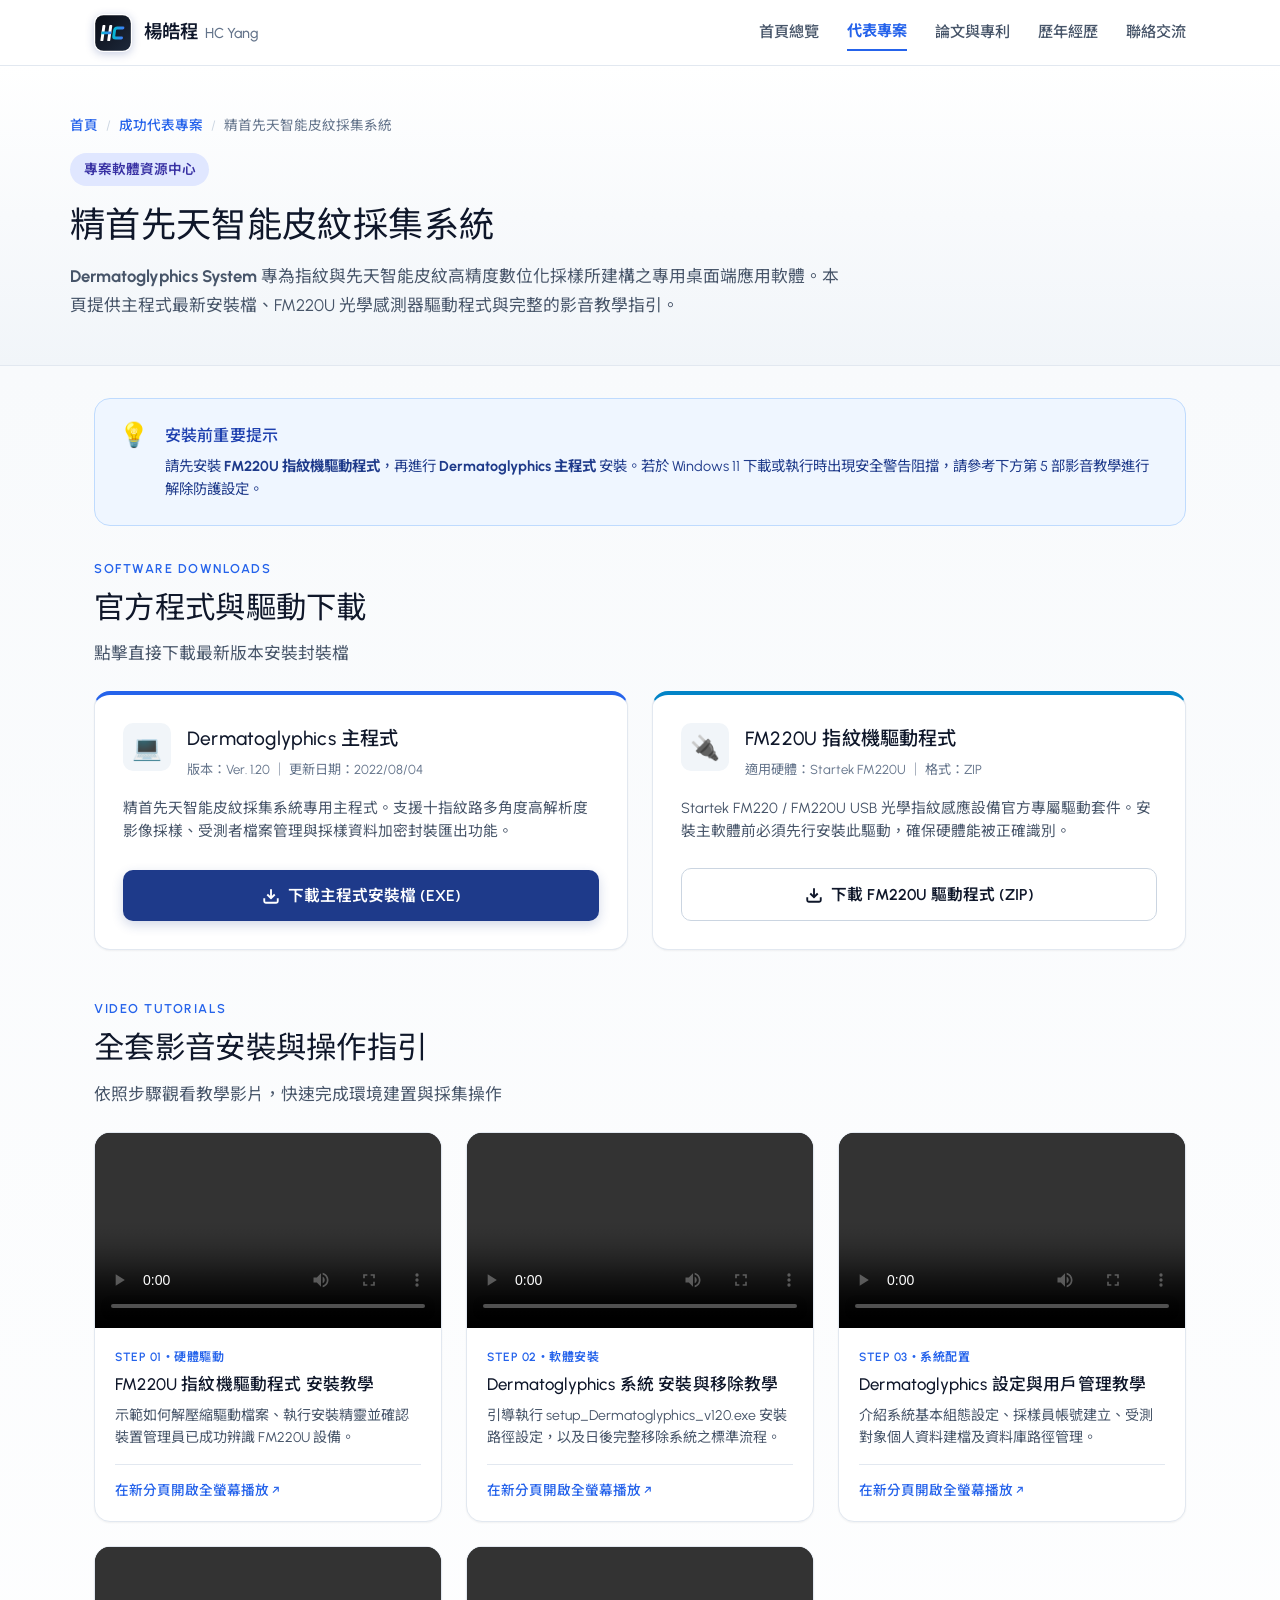
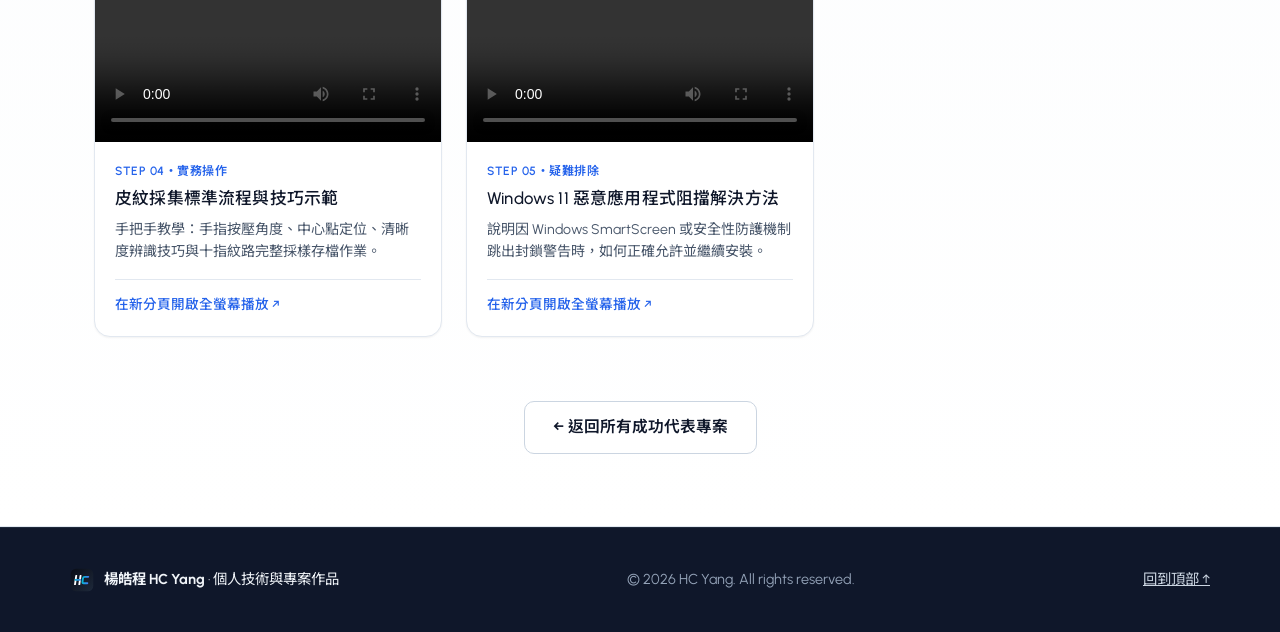
==== software/fp/index.html @ 43303306 "feat(experience): add Feng Chia University lecture on 2023-11-15 (49 total lectures)" ====
﻿<!DOCTYPE html>
<html lang="zh-Hant-TW">
<head>
  <meta charset="UTF-8" />
  <meta http-equiv="X-UA-Compatible" content="IE=edge" />
  <meta http-equiv="Cache-Control" content="no-cache, no-store, must-revalidate" />
  <meta http-equiv="Pragma" content="no-cache" />
  <meta http-equiv="Expires" content="0" />
  <meta name="viewport" content="width=device-width, initial-scale=1.0" />
  <title>精首先天智能皮紋採集系統 (Dermatoglyphics) 下載與安裝教學 | 楊皓程 HC Yang</title>
  <meta name="description" content="精首先天智能皮紋採集系統（Dermatoglyphics）專屬驅動程式、主程式安裝包下載與全套影音操作教學，包含 FM220U 指紋機驅動安裝、系統安裝移除、使用者設定、採集教學及 Windows 11 安全防護排除指引。" />
  <meta name="robots" content="index, follow" />
  <link rel="canonical" href="https://hc.csv.tw/software/fp/" />

  <!-- Open Graph / Social Sharing -->
  <meta property="og:type" content="article" />
  <meta property="og:locale" content="zh_TW" />
  <meta property="og:site_name" content="楊皓程 HC Yang 個人官方網站" />
  <meta property="og:title" content="精首先天智能皮紋採集系統 (Dermatoglyphics) 下載與操作教學" />
  <meta property="og:description" content="提供 FM220U 指紋機驅動、Dermatoglyphics Ver.120 系統安裝檔下載與多部實機操作教學影片。" />
  <meta property="og:url" content="https://hc.csv.tw/software/fp/" />
  <meta property="og:image" content="https://hc.csv.tw/logo.svg" />

  <link rel="icon" type="image/svg+xml" href="../../favicon.svg" />
  <link rel="apple-touch-icon" href="../../logo.svg" />
  <link rel="stylesheet" href="../../style.css?v=20261118173124" />
</head>
<body>
  <!-- Navigation -->
  <header class="site-header" id="top">
    <div class="nav-container">
      <a href="../../index.html" class="brand-logo">
        <img src="../../logo.svg" alt="楊皓程 HC Yang Logo" class="brand-logo-img" width="38" height="38" />
        <span class="logo-text">楊皓程 <span>HC Yang</span></span>
      </a>

      <nav class="main-nav" id="mainNav" aria-label="主導覽列">
        <a href="../../index.html" class="nav-link">首頁總覽</a>
        <a href="../../projects.html" class="nav-link active">代表專案</a>
        <a href="../../publications.html" class="nav-link">論文與專利</a>
        <a href="../../experience.html" class="nav-link">歷年經歷</a>
        <a href="../../projects.html#contact" class="nav-link">聯絡交流</a>
      </nav>

      <button class="menu-toggle" id="menuToggle" aria-label="切換選單">
        <span class="bar"></span>
        <span class="bar"></span>
        <span class="bar"></span>
      </button>
    </div>
  </header>

  <main>
    <!-- Subpage Hero -->
    <section class="page-hero">
      <div class="page-hero-container">
        <nav class="breadcrumb" aria-label="麵包屑導覽">
          <a href="../../index.html">首頁</a>
          <span class="breadcrumb-sep">/</span>
          <a href="../../projects.html">成功代表專案</a>
          <span class="breadcrumb-sep">/</span>
          <span aria-current="page">精首先天智能皮紋採集系統</span>
        </nav>
        <div class="software-header-badge">
          <span>專案軟體資源中心</span>
        </div>
        <h1 class="page-hero-title">精首先天智能皮紋採集系統</h1>
        <p class="page-hero-desc">
          <strong>Dermatoglyphics System</strong> 專為指紋與先天智能皮紋高精度數位化採樣所建構之專用桌面端應用軟體。本頁提供主程式最新安裝檔、FM220U 光學感測器驅動程式與完整的影音教學指引。
        </p>
      </div>
    </section>

    <!-- Main Content Section -->
    <section class="projects-section">
      <div class="section-container" style="padding-top: 2rem;">
        
        <!-- Notice Tip -->
        <div class="notice-card">
          <div class="notice-icon">💡</div>
          <div class="notice-body">
            <h4>安裝前重要提示</h4>
            <p>請先安裝 <strong>FM220U 指紋機驅動程式</strong>，再進行 <strong>Dermatoglyphics 主程式</strong> 安裝。若於 Windows 11 下載或執行時出現安全警告阻擋，請參考下方第 5 部影音教學進行解除防護設定。</p>
          </div>
        </div>

        <!-- Download Cards Grid -->
        <div class="section-label">SOFTWARE DOWNLOADS</div>
        <h2 class="section-title">官方程式與驅動下載</h2>
        <p class="section-subtitle">點擊直接下載最新版本安裝封裝檔</p>

        <div class="download-grid">
          <!-- Main App Card -->
          <div class="download-card primary-card">
            <div>
              <div class="dl-card-header">
                <div class="dl-icon-box">💻</div>
                <div>
                  <h3>Dermatoglyphics 主程式</h3>
                  <div class="dl-meta">版本：Ver. 1.20 ｜ 更新日期：2022/08/04</div>
                </div>
              </div>
              <p class="dl-desc">
                精首先天智能皮紋採集系統專用主程式。支援十指紋路多角度高解析度影像採樣、受測者檔案管理與採樣資料加密封裝匯出功能。
              </p>
            </div>
            <a href="./setup_Dermatoglyphics_v120.exe" class="btn btn-primary btn-block">
              <svg width="18" height="18" viewBox="0 0 24 24" fill="none" stroke="currentColor" stroke-width="2.5">
                <path d="M21 15v4a2 2 0 0 1-2 2H5a2 2 0 0 1-2-2v-4"></path>
                <polyline points="7 10 12 15 17 10"></polyline>
                <line x1="12" y1="15" x2="12" y2="3"></line>
              </svg>
              <span>下載主程式安裝檔 (EXE)</span>
            </a>
          </div>

          <!-- Driver Card -->
          <div class="download-card accent-card">
            <div>
              <div class="dl-card-header">
                <div class="dl-icon-box">🔌</div>
                <div>
                  <h3>FM220U 指紋機驅動程式</h3>
                  <div class="dl-meta">適用硬體：Startek FM220U ｜ 格式：ZIP</div>
                </div>
              </div>
              <p class="dl-desc">
                Startek FM220 / FM220U USB 光學指紋感應設備官方專屬驅動套件。安裝主軟體前必須先行安裝此驅動，確保硬體能被正確識別。
              </p>
            </div>
            <a href="./fm220_driver.zip" class="btn btn-secondary btn-block">
              <svg width="18" height="18" viewBox="0 0 24 24" fill="none" stroke="currentColor" stroke-width="2.5">
                <path d="M21 15v4a2 2 0 0 1-2 2H5a2 2 0 0 1-2-2v-4"></path>
                <polyline points="7 10 12 15 17 10"></polyline>
                <line x1="12" y1="15" x2="12" y2="3"></line>
              </svg>
              <span>下載 FM220U 驅動程式 (ZIP)</span>
            </a>
          </div>
        </div>

        <!-- Video Tutorials Section -->
        <div class="tutorial-section">
          <div class="section-label">VIDEO TUTORIALS</div>
          <h2 class="section-title">全套影音安裝與操作指引</h2>
          <p class="section-subtitle">依照步驟觀看教學影片，快速完成環境建置與採集操作</p>

          <div class="tutorial-grid">
            <!-- Video 0 -->
            <article class="video-card">
              <div class="video-wrapper">
                <video controls preload="metadata">
                  <source src="./p0.mp4" type="video/mp4">
                  您的瀏覽器不支援 HTML5 影片播放。
                </video>
              </div>
              <div class="video-info">
                <div>
                  <div class="video-step-tag">Step 01・硬體驅動</div>
                  <h3 class="video-title">FM220U 指紋機驅動程式 安裝教學</h3>
                  <p class="video-desc">示範如何解壓縮驅動檔案、執行安裝精靈並確認裝置管理員已成功辨識 FM220U 設備。</p>
                </div>
                <div class="video-actions">
                  <a href="./p0.mp4" target="_blank" class="video-open-link">
                    在新分頁開啟全螢幕播放 &nearr;
                  </a>
                </div>
              </div>
            </article>

            <!-- Video 1 -->
            <article class="video-card">
              <div class="video-wrapper">
                <video controls preload="metadata">
                  <source src="./p1.mp4" type="video/mp4">
                  您的瀏覽器不支援 HTML5 影片播放。
                </video>
              </div>
              <div class="video-info">
                <div>
                  <div class="video-step-tag">Step 02・軟體安裝</div>
                  <h3 class="video-title">Dermatoglyphics 系統 安裝與移除教學</h3>
                  <p class="video-desc">引導執行 setup_Dermatoglyphics_v120.exe 安裝路徑設定，以及日後完整移除系統之標準流程。</p>
                </div>
                <div class="video-actions">
                  <a href="./p1.mp4" target="_blank" class="video-open-link">
                    在新分頁開啟全螢幕播放 &nearr;
                  </a>
                </div>
              </div>
            </article>

            <!-- Video 2 -->
            <article class="video-card">
              <div class="video-wrapper">
                <video controls preload="metadata">
                  <source src="./p2.mp4" type="video/mp4">
                  您的瀏覽器不支援 HTML5 影片播放。
                </video>
              </div>
              <div class="video-info">
                <div>
                  <div class="video-step-tag">Step 03・系統配置</div>
                  <h3 class="video-title">Dermatoglyphics 設定與用戶管理教學</h3>
                  <p class="video-desc">介紹系統基本組態設定、採樣員帳號建立、受測對象個人資料建檔及資料庫路徑管理。</p>
                </div>
                <div class="video-actions">
                  <a href="./p2.mp4" target="_blank" class="video-open-link">
                    在新分頁開啟全螢幕播放 &nearr;
                  </a>
                </div>
              </div>
            </article>

            <!-- Video 3 -->
            <article class="video-card">
              <div class="video-wrapper">
                <video controls preload="metadata">
                  <source src="./p3.mp4" type="video/mp4">
                  您的瀏覽器不支援 HTML5 影片播放。
                </video>
              </div>
              <div class="video-info">
                <div>
                  <div class="video-step-tag">Step 04・實務操作</div>
                  <h3 class="video-title">皮紋採集標準流程與技巧示範</h3>
                  <p class="video-desc">手把手教學：手指按壓角度、中心點定位、清晰度辨識技巧與十指紋路完整採樣存檔作業。</p>
                </div>
                <div class="video-actions">
                  <a href="./p3.mp4" target="_blank" class="video-open-link">
                    在新分頁開啟全螢幕播放 &nearr;
                  </a>
                </div>
              </div>
            </article>

            <!-- Video 4 -->
            <article class="video-card">
              <div class="video-wrapper">
                <video controls preload="metadata">
                  <source src="./p4.mp4" type="video/mp4">
                  您的瀏覽器不支援 HTML5 影片播放。
                </video>
              </div>
              <div class="video-info">
                <div>
                  <div class="video-step-tag">Step 05・疑難排除</div>
                  <h3 class="video-title">Windows 11 惡意應用程式阻擋解決方法</h3>
                  <p class="video-desc">說明因 Windows SmartScreen 或安全性防護機制跳出封鎖警告時，如何正確允許並繼續安裝。</p>
                </div>
                <div class="video-actions">
                  <a href="./p4.mp4" target="_blank" class="video-open-link">
                    在新分頁開啟全螢幕播放 &nearr;
                  </a>
                </div>
              </div>
            </article>
          </div>
        </div>

        <!-- Back to Projects CTA -->
        <div style="margin-top: 4rem; text-align: center;">
          <a href="../../projects.html" class="btn btn-secondary">
            &larr; 返回所有成功代表專案
          </a>
        </div>

      </div>
    </section>
  </main>

  <!-- Site Footer -->
  <footer class="site-footer">
    <div class="footer-container">
      <div class="footer-brand">
        <img src="../../logo.svg" alt="HC Yang Logo" class="footer-logo-img" width="24" height="24" />
        <span><strong>楊皓程 HC Yang</strong> · 個人技術與專案作品</span>
      </div>
      <div class="footer-copy">
        &copy; 2026 HC Yang. All rights reserved.
      </div>
      <div class="footer-back-to-top">
        <a href="#top">回到頂部 &uarr;</a>
      </div>
    </div>
  </footer>

  <script src="../../lectures.js?v=20261118173124"></script>
</body>
</html>
---- style.css ----
@import url('https://fonts.googleapis.com/css2?family=Urbanist:ital,wght@0,300;0,400;0,500;0,600;0,700;1,400&family=Noto+Sans+TC:wght@300;400;500;600&display=swap');

/* ==========================================================================
   楊皓程 HC Yang - 個人專屬品牌與演講經歷網站樣式表
   Modern, Clean, High-Contrast & Accessible Design System
   ========================================================================== */

:root {
  /* Color Palette */
  --color-primary: #1e3a8a;       /* Deep Navy */
  --color-primary-light: #2563eb; /* Vibrant Blue */
  --color-primary-hover: #1d4ed8;
  --color-accent: #0284c7;        /* Sky Blue */
  --color-accent-subtle: #e0f2fe;

  --color-line: #06c755;          /* Official LINE Green */
  --color-line-hover: #05b34c;

  /* Neutrals */
  --bg-page: #f8fafc;
  --bg-surface: #ffffff;
  --bg-surface-elevated: #ffffff;
  --bg-subtle: #f1f5f9;
  --border-light: #e2e8f0;
  --border-strong: #cbd5e1;

  --text-main: #0f172a;           /* Slate 900 */
  --text-muted: #475569;          /* Slate 600 */
  --text-subtle: #64748b;         /* Slate 500 */
  --text-inverse: #ffffff;

  /* Category Tag Colors */
  --tag-career-bg: #fef3c7;
  --tag-career-text: #92400e;
  --tag-nodered-bg: #fee2e2;
  --tag-nodered-text: #991b1b;
  --tag-aiot-bg: #e0e7ff;
  --tag-aiot-text: #3730a3;
  --tag-cloud-bg: #dcfce7;
  --tag-cloud-text: #166534;

  /* Typography */
  --font-display: 'Urbanist', -apple-system, BlinkMacSystemFont, "Segoe UI", "Noto Sans TC", Roboto, sans-serif;
  --font-body: 'Urbanist', -apple-system, BlinkMacSystemFont, "Segoe UI", "Noto Sans TC", Roboto, Helvetica, Arial, sans-serif;

  /* Shadows */
  --shadow-sm: 0 1px 2px 0 rgb(0 0 0 / 0.05);
  --shadow-md: 0 4px 6px -1px rgb(0 0 0 / 0.08), 0 2px 4px -2px rgb(0 0 0 / 0.06);
  --shadow-lg: 0 10px 15px -3px rgb(0 0 0 / 0.08), 0 4px 6px -4px rgb(0 0 0 / 0.04);
  --shadow-xl: 0 20px 25px -5px rgb(0 0 0 / 0.08), 0 8px 10px -6px rgb(0 0 0 / 0.04);

  /* Radius */
  --radius-sm: 6px;
  --radius-md: 10px;
  --radius-lg: 16px;
  --radius-full: 9999px;

  /* Transitions */
  --transition-fast: 150ms ease;
  --transition-normal: 250ms ease;
}

/* Base Reset */
*, *::before, *::after {
  box-sizing: border-box;
  margin: 0;
  padding: 0;
}

html {
  scroll-behavior: smooth;
  font-size: 16px;
  -webkit-font-smoothing: antialiased;
}

body {
  font-family: var(--font-body);
  background-color: var(--bg-page);
  color: var(--text-main);
  line-height: 1.65;
  overflow-x: hidden;
}

a {
  color: inherit;
  text-decoration: none;
}

img {
  max-width: 100%;
  height: auto;
  display: block;
}

button {
  font-family: inherit;
  cursor: pointer;
  border: none;
  background: none;
}

/* ==========================================================================
   Header & Navigation
   ========================================================================== */
.site-header {
  position: sticky;
  top: 0;
  z-index: 100;
  background: rgba(255, 255, 255, 0.92);
  backdrop-filter: blur(12px);
  -webkit-backdrop-filter: blur(12px);
  border-bottom: 1px solid var(--border-light);
  transition: all var(--transition-fast);
}

.nav-container {
  max-width: 1140px;
  margin: 0 auto;
  padding: 0.85rem 1.5rem;
  display: flex;
  align-items: center;
  justify-content: space-between;
}

.brand-logo {
  display: flex;
  align-items: center;
  gap: 0.75rem;
}

.brand-logo-img {
  width: 38px;
  height: 38px;
  border-radius: 9px;
  box-shadow: 0 2px 8px rgba(30, 58, 138, 0.25);
  transition: transform var(--transition-fast);
}

.brand-logo:hover .brand-logo-img {
  transform: scale(1.05);
}

h1, h2, h3, h4, h5, h6 {
  font-family: var(--font-display);
  font-weight: 400;
  letter-spacing: 0.01em;
  color: var(--text-main);
}

.logo-text {
  font-weight: 600;
  font-size: 1.15rem;
  letter-spacing: -0.2px;
  color: var(--text-main);
}

.logo-text span {
  font-size: 0.9rem;
  font-weight: 500;
  color: var(--text-subtle);
  margin-left: 0.25rem;
}

.main-nav {
  display: flex;
  align-items: center;
  gap: 1.75rem;
}

.nav-link {
  font-size: 0.95rem;
  font-weight: 500;
  color: var(--text-muted);
  transition: color var(--transition-fast);
  padding: 0.3rem 0;
}

.nav-link:hover,
.nav-link.active {
  color: var(--color-primary-light);
}

.nav-link.active {
  font-weight: 700;
  border-bottom: 2px solid var(--color-primary-light);
}

.btn-contact-nav {
  padding: 0.5rem 1.15rem;
  background: var(--color-primary);
  color: #fff !important;
  border-radius: var(--radius-full);
  font-size: 0.9rem;
  font-weight: 600;
  transition: background var(--transition-fast), transform var(--transition-fast);
}

.btn-contact-nav:hover {
  background: var(--color-primary-light);
  transform: translateY(-1px);
}

.menu-toggle {
  display: none;
  flex-direction: column;
  gap: 5px;
  padding: 0.5rem;
}

.menu-toggle .bar {
  width: 22px;
  height: 2px;
  background: var(--text-main);
  border-radius: 2px;
  transition: all var(--transition-fast);
}

/* ==========================================================================
   Subpage Hero & Breadcrumb (SEO Multi-Page)
   ========================================================================== */
.page-hero {
  background: linear-gradient(180deg, #ffffff 0%, #f1f5f9 100%);
  border-bottom: 1px solid var(--border-light);
  padding: 3rem 1.5rem 2.75rem;
}

.page-hero-container {
  max-width: 1140px;
  margin: 0 auto;
}

.breadcrumb {
  display: flex;
  align-items: center;
  gap: 0.5rem;
  font-size: 0.85rem;
  color: var(--text-subtle);
  margin-bottom: 1rem;
  flex-wrap: wrap;
}

.breadcrumb a {
  color: var(--color-primary-light);
  font-weight: 500;
}

.breadcrumb a:hover {
  text-decoration: underline;
}

.breadcrumb-sep {
  color: var(--border-strong);
}

.page-hero-title {
  font-family: var(--font-display);
  font-size: 2.2rem;
  font-weight: 400;
  color: var(--text-main);
  line-height: 1.35;
  margin-bottom: 0.75rem;
  letter-spacing: 0.01em;
}

.page-hero-desc {
  font-size: 1.05rem;
  color: var(--text-muted);
  max-width: 780px;
  line-height: 1.75;
  font-weight: 400;
}

.section-more-cta {
  margin-top: 2.25rem;
  text-align: center;
}

/* ==========================================================================
   Hero Section
   ========================================================================== */
.hero-section {
  position: relative;
  background: linear-gradient(180deg, #ffffff 0%, #f8fafc 100%);
  border-bottom: 1px solid var(--border-light);
  padding: 4.5rem 1.5rem 3.5rem;
  text-align: center;
}

.hero-container {
  max-width: 980px;
  margin: 0 auto;
}

.hero-badge {
  display: inline-flex;
  align-items: center;
  gap: 0.5rem;
  padding: 0.4rem 1rem;
  background: var(--color-accent-subtle);
  color: var(--color-primary);
  font-size: 0.85rem;
  font-weight: 600;
  border-radius: var(--radius-full);
  margin-bottom: 1.5rem;
}

.badge-dot {
  width: 8px;
  height: 8px;
  background: var(--color-primary-light);
  border-radius: 50%;
  display: inline-block;
}

.hero-title {
  font-family: var(--font-display);
  font-size: 2.5rem;
  line-height: 1.35;
  font-weight: 400;
  letter-spacing: 0.01em;
  color: var(--text-main);
  margin-bottom: 1.25rem;
}

.hero-subtitle {
  font-size: 1.15rem;
  line-height: 1.75;
  color: var(--text-muted);
  max-width: 720px;
  margin: 0 auto 2.25rem;
}

.hero-actions {
  display: flex;
  justify-content: center;
  gap: 1rem;
  margin-bottom: 3.5rem;
  flex-wrap: wrap;
}

/* Buttons */
.btn {
  display: inline-flex;
  align-items: center;
  justify-content: center;
  gap: 0.5rem;
  padding: 0.8rem 1.75rem;
  border-radius: var(--radius-md);
  font-weight: 600;
  font-size: 0.98rem;
  transition: all var(--transition-fast);
  cursor: pointer;
}

.btn-primary {
  background: var(--color-primary);
  color: #fff;
  box-shadow: 0 4px 12px rgba(30, 58, 138, 0.2);
}

.btn-primary:hover {
  background: var(--color-primary-light);
  transform: translateY(-2px);
  box-shadow: 0 6px 16px rgba(37, 99, 235, 0.25);
}

.btn-secondary {
  background: var(--bg-surface);
  color: var(--text-main);
  border: 1px solid var(--border-strong);
}

.btn-secondary:hover {
  background: var(--bg-subtle);
  border-color: var(--text-muted);
}

.btn-line {
  background: var(--color-line);
  color: #fff;
}

.btn-line:hover {
  background: var(--color-line-hover);
  color: #fff;
  transform: translateY(-1px);
}

.btn-block {
  width: 100%;
}

/* Metrics */
.metrics-grid {
  display: grid;
  grid-template-columns: repeat(3, 1fr);
  gap: 1.5rem;
  max-width: 960px;
  margin: 0 auto;
}

.metric-card {
  background: var(--bg-surface);
  border: 1px solid var(--border-light);
  border-radius: var(--radius-lg);
  padding: 1.5rem 1.25rem;
  box-shadow: var(--shadow-sm);
  text-align: center;
  transition: transform var(--transition-fast);
}

.metric-card:hover {
  transform: translateY(-3px);
  box-shadow: var(--shadow-md);
}

.metric-number {
  font-family: var(--font-display);
  font-size: 1.75rem;
  font-weight: 600;
  color: var(--color-primary);
  line-height: 1.2;
  margin-bottom: 0.45rem;
  white-space: nowrap;
}

.metric-label {
  font-size: 0.88rem;
  color: var(--text-muted);
  font-weight: 500;
  white-space: nowrap;
}

/* ==========================================================================
   Section Layouts & General Utilities
   ========================================================================== */
.section-container {
  max-width: 1140px;
  margin: 0 auto;
  padding: 4.5rem 1.5rem;
}

.section-label {
  font-family: var(--font-display);
  font-size: 0.8rem;
  font-weight: 600;
  letter-spacing: 1.5px;
  color: var(--color-primary-light);
  text-transform: uppercase;
  margin-bottom: 0.5rem;
}

.section-title {
  font-size: 1.9rem;
  font-weight: 400;
  letter-spacing: 0.01em;
  color: var(--text-main);
  line-height: 1.35;
  margin-bottom: 0.75rem;
}

.section-subtitle {
  font-size: 1.05rem;
  color: var(--text-muted);
  max-width: 600px;
}

.section-header-center {
  text-align: center;
  margin-bottom: 3rem;
}

.section-header-center .section-subtitle {
  margin: 0 auto;
}

.section-header-row {
  display: flex;
  justify-content: space-between;
  align-items: flex-end;
  gap: 2rem;
  margin-bottom: 2.25rem;
  flex-wrap: wrap;
}

/* ==========================================================================
   About Section
   ========================================================================== */
.about-section {
  background: var(--bg-surface);
  border-bottom: 1px solid var(--border-light);
}

.about-grid {
  display: grid;
  grid-template-columns: 1.4fr 1fr;
  gap: 3.5rem;
  align-items: start;
}

.about-desc {
  font-size: 1.05rem;
  line-height: 1.8;
  color: var(--text-muted);
  margin-bottom: 1.25rem;
}

.speaker-highlights {
  margin-top: 2rem;
  display: flex;
  flex-direction: column;
  gap: 1.25rem;
}

.highlight-item {
  display: flex;
  gap: 1rem;
  align-items: flex-start;
}

.highlight-icon {
  font-size: 1.4rem;
  width: 44px;
  height: 44px;
  display: flex;
  align-items: center;
  justify-content: center;
  background: var(--bg-subtle);
  border-radius: var(--radius-md);
  flex-shrink: 0;
}

.highlight-item h4 {
  font-size: 1.05rem;
  font-weight: 600;
  margin-bottom: 0.2rem;
}

.highlight-item p {
  font-size: 0.92rem;
  color: var(--text-muted);
}

/* Speaker Profile Card */
.speaker-card-wrapper {
  position: sticky;
  top: 6rem;
}

.speaker-card {
  background: var(--bg-surface-elevated);
  border: 1px solid var(--border-strong);
  border-radius: var(--radius-lg);
  padding: 2.25rem 2rem;
  box-shadow: var(--shadow-lg);
  text-align: center;
}

.speaker-avatar-wrap {
  position: relative;
  width: 96px;
  height: 96px;
  margin: 0 auto 1.25rem;
}

.speaker-avatar {
  width: 100%;
  height: 100%;
  border-radius: 28px;
  overflow: hidden;
  display: flex;
  align-items: center;
  justify-content: center;
  box-shadow: 0 8px 24px rgba(30, 58, 138, 0.28);
  background: #0f172a;
}

.speaker-avatar-img {
  width: 100%;
  height: 100%;
  object-fit: cover;
  display: block;
}

.speaker-status {
  position: absolute;
  bottom: -6px;
  left: 50%;
  transform: translateX(-50%);
  background: #10b981;
  color: #fff;
  font-size: 0.72rem;
  font-weight: 600;
  padding: 0.15rem 0.65rem;
  border-radius: var(--radius-full);
  white-space: nowrap;
  box-shadow: var(--shadow-sm);
}

.speaker-name {
  font-size: 1.4rem;
  font-weight: 700;
  margin-bottom: 0.25rem;
}

.speaker-title {
  font-size: 0.92rem;
  color: var(--text-subtle);
  margin-bottom: 1.25rem;
}

.speaker-divider {
  height: 1px;
  background: var(--border-light);
  margin: 1.25rem 0;
}

.contact-snippets {
  text-align: left;
  margin-bottom: 1.5rem;
  display: flex;
  flex-direction: column;
  gap: 0.85rem;
}

.snippet-item {
  font-size: 0.9rem;
}

.snippet-title {
  display: block;
  font-size: 0.75rem;
  font-weight: 700;
  color: var(--text-subtle);
  text-transform: uppercase;
  letter-spacing: 0.5px;
  margin-bottom: 0.15rem;
}

.snippet-link {
  color: var(--color-primary-light);
  font-weight: 600;
}

.snippet-link span {
  display: block;
  font-size: 0.78rem;
  color: var(--text-muted);
  font-weight: normal;
}

.snippet-tags {
  color: var(--text-muted);
  font-size: 0.88rem;
  line-height: 1.4;
}

/* ==========================================================================
   Featured Projects Section
   ========================================================================== */
.projects-section {
  background: linear-gradient(180deg, #f8fafc 0%, #ffffff 100%);
  border-bottom: 1px solid var(--border-light);
}

.projects-grid {
  display: grid;
  grid-template-columns: repeat(auto-fit, minmax(330px, 1fr));
  gap: 1.75rem;
}

@media (max-width: 500px) {
  .projects-grid {
    grid-template-columns: 1fr;
  }
}

.project-showcase-card {
  background: var(--bg-surface);
  border: 1px solid var(--border-strong);
  border-radius: var(--radius-lg);
  padding: 2.25rem 2rem;
  display: flex;
  flex-direction: column;
  justify-content: space-between;
  box-shadow: var(--shadow-md);
  transition: all var(--transition-normal);
  position: relative;
  overflow: hidden;
}

.project-showcase-card::before {
  content: "";
  position: absolute;
  top: 0;
  left: 0;
  right: 0;
  height: 5px;
  background: linear-gradient(90deg, var(--color-primary) 0%, var(--color-accent) 100%);
}

.project-showcase-card:hover {
  transform: translateY(-5px);
  box-shadow: var(--shadow-xl);
  border-color: var(--color-primary-light);
}

.project-badges {
  display: flex;
  flex-wrap: wrap;
  gap: 0.5rem;
  margin-bottom: 1.15rem;
}

.proj-badge {
  font-size: 0.78rem;
  font-weight: 700;
  padding: 0.25rem 0.75rem;
  border-radius: var(--radius-full);
}

.badge-gov {
  background: #dbeafe;
  color: #1e40af;
}

.badge-global {
  background: #dcfce7;
  color: #166534;
}

.badge-ext {
  background: #f3e8ff;
  color: #6b21a8;
}

.badge-brand {
  background: #fef3c7;
  color: #b45309;
}

.badge-assoc {
  background: #e0f2fe;
  color: #0369a1;
}

.badge-consult {
  background: #e0e7ff;
  color: #3730a3;
}

.badge-desktop {
  background: #fce7f3;
  color: #9d174d;
}

.badge-tech {
  background: var(--bg-subtle);
  color: var(--text-muted);
}

.project-name {
  font-family: var(--font-display);
  font-size: 1.45rem;
  font-weight: 400;
  color: var(--text-main);
  margin-bottom: 0.45rem;
  letter-spacing: 0.01em;
}

.project-target {
  font-size: 0.98rem;
  font-weight: 500;
  color: var(--color-primary-light);
  margin-bottom: 1rem;
  line-height: 1.5;
}

.project-description {
  font-size: 0.95rem;
  color: var(--text-muted);
  line-height: 1.7;
  margin-bottom: 1.25rem;
}

.project-arch-list {
  list-style: none;
  margin: 0 0 1.35rem;
  padding: 0.95rem 1.15rem;
  background: var(--bg-page);
  border-left: 3px solid var(--color-primary-light);
  border-radius: 0 var(--radius-sm) var(--radius-sm) 0;
  display: flex;
  flex-direction: column;
  gap: 0.45rem;
}

.project-arch-list li {
  font-size: 0.88rem;
  color: var(--text-main);
  line-height: 1.5;
}

.project-arch-list li strong {
  color: var(--color-primary);
}

.project-tech-stack {
  display: flex;
  flex-wrap: wrap;
  gap: 0.45rem;
  margin-bottom: 1.75rem;
}

.project-tech-stack span {
  font-size: 0.78rem;
  font-weight: 600;
  padding: 0.25rem 0.65rem;
  background: var(--bg-page);
  border: 1px solid var(--border-light);
  border-radius: var(--radius-sm);
  color: var(--text-main);
}

.project-card-bottom {
  display: flex;
  align-items: center;
  justify-content: space-between;
  padding-top: 1.25rem;
  border-top: 1px solid var(--border-light);
  gap: 1rem;
  flex-wrap: wrap;
}

.project-url-text {
  font-family: var(--font-display);
  font-size: 0.9rem;
  font-weight: 600;
  color: var(--text-subtle);
}

.btn-project-visit {
  padding: 0.6rem 1.25rem;
  font-size: 0.9rem;
  border-radius: var(--radius-md);
}

/* ==========================================================================
   Core Domains Section
   ========================================================================== */
.domains-section {
  background: var(--bg-page);
  border-bottom: 1px solid var(--border-light);
}

.domain-cards-grid {
  display: grid;
  grid-template-columns: repeat(auto-fit, minmax(250px, 1fr));
  gap: 1.5rem;
}

.domain-card {
  background: var(--bg-surface);
  border: 1px solid var(--border-light);
  border-radius: var(--radius-lg);
  padding: 2rem 1.75rem;
  display: flex;
  flex-direction: column;
  transition: all var(--transition-fast);
  box-shadow: var(--shadow-sm);
}

.domain-card:hover {
  transform: translateY(-4px);
  border-color: var(--color-primary-light);
  box-shadow: var(--shadow-md);
}

.domain-icon-box {
  width: 48px;
  height: 48px;
  background: var(--bg-subtle);
  border-radius: var(--radius-md);
  font-size: 1.6rem;
  display: flex;
  align-items: center;
  justify-content: center;
  margin-bottom: 1.25rem;
}

.domain-title {
  font-size: 1.15rem;
  font-weight: 500;
  line-height: 1.4;
  margin-bottom: 0.75rem;
  color: var(--text-main);
}

.domain-desc {
  font-size: 0.92rem;
  color: var(--text-muted);
  line-height: 1.65;
  margin-bottom: 1.25rem;
  flex-grow: 1;
}

.domain-keywords {
  display: flex;
  flex-wrap: wrap;
  gap: 0.4rem;
  margin-bottom: 1.5rem;
}

.domain-keywords span {
  font-size: 0.75rem;
  padding: 0.2rem 0.55rem;
  background: var(--bg-subtle);
  border-radius: var(--radius-sm);
  color: var(--text-muted);
  font-weight: 500;
}

.domain-footer {
  padding-top: 1rem;
  border-top: 1px solid var(--border-light);
}

.btn-filter-shortcut {
  color: var(--color-primary-light);
  font-weight: 600;
  font-size: 0.88rem;
  display: inline-flex;
  align-items: center;
  gap: 0.35rem;
  transition: gap var(--transition-fast);
}

.btn-filter-shortcut:hover {
  color: var(--color-primary);
  text-decoration: underline;
}

/* ==========================================================================
   Academic Publications & Patents Section
   ========================================================================== */
.publications-section {
  background: #ffffff;
  border-bottom: 1px solid var(--border-light);
}

.pub-header-row {
  display: flex;
  align-items: flex-end;
  justify-content: space-between;
  gap: 2rem;
  margin-bottom: 2.75rem;
  flex-wrap: wrap;
}

.orcid-badge-btn {
  display: inline-flex;
  align-items: center;
  gap: 0.85rem;
  padding: 0.75rem 1.25rem;
  background: #f8fafc;
  border: 1.5px solid #cbd5e1;
  border-radius: var(--radius-md);
  color: var(--text-main);
  transition: all var(--transition-fast);
  box-shadow: var(--shadow-sm);
}

.orcid-badge-btn:hover {
  border-color: #a6ce39;
  background: #f7fee7;
  transform: translateY(-2px);
  box-shadow: var(--shadow-md);
}

.orcid-dot {
  width: 32px;
  height: 32px;
  border-radius: 50%;
  background: #a6ce39;
  color: #ffffff;
  font-family: var(--font-display);
  font-weight: 800;
  font-size: 0.9rem;
  display: flex;
  align-items: center;
  justify-content: center;
  flex-shrink: 0;
}

.orcid-text {
  display: flex;
  flex-direction: column;
  line-height: 1.25;
}

.orcid-label {
  font-size: 0.72rem;
  font-weight: 700;
  color: var(--text-subtle);
  text-transform: uppercase;
  letter-spacing: 0.5px;
}

.orcid-id {
  font-family: var(--font-display);
  font-size: 0.9rem;
  font-weight: 700;
  color: var(--text-main);
}

.publications-grid {
  display: flex;
  flex-direction: column;
  gap: 2.25rem;
}

.pub-category-block {
  background: var(--bg-page);
  border: 1px solid var(--border-light);
  border-radius: var(--radius-lg);
  padding: 1.75rem 2rem;
}

.pub-category-header {
  display: flex;
  align-items: center;
  gap: 0.65rem;
  margin-bottom: 1.25rem;
  padding-bottom: 0.85rem;
  border-bottom: 1px solid var(--border-light);
}

.pub-cat-bullet {
  color: var(--color-primary-light);
  font-size: 1.15rem;
}

.pub-category-header h3 {
  font-size: 1.2rem;
  font-weight: 500;
  color: var(--text-main);
  display: flex;
  align-items: baseline;
  gap: 0.6rem;
  flex-wrap: wrap;
}

.pub-category-header h3 span {
  font-family: var(--font-display);
  font-size: 0.9rem;
  font-weight: 400;
  color: var(--text-subtle);
}

.pub-list {
  display: flex;
  flex-direction: column;
  gap: 1rem;
}

.pub-card {
  display: grid;
  grid-template-columns: 92px 1fr;
  gap: 1.25rem;
  align-items: flex-start;
  background: #ffffff;
  border: 1px solid var(--border-light);
  border-radius: var(--radius-md);
  padding: 1.15rem 1.35rem;
  transition: all var(--transition-fast);
}

.pub-card:hover {
  border-color: var(--border-strong);
  box-shadow: var(--shadow-sm);
}

.pub-year-col {
  display: flex;
  flex-direction: column;
  align-items: flex-start;
  gap: 0.3rem;
}

.pub-year {
  font-family: var(--font-display);
  font-size: 1rem;
  font-weight: 600;
  color: var(--text-main);
}

.pub-index-badge {
  display: inline-block;
  font-family: var(--font-display);
  font-size: 0.72rem;
  font-weight: 600;
  padding: 0.2rem 0.55rem;
  border-radius: 4px;
  letter-spacing: 0.4px;
  white-space: nowrap;
  flex-shrink: 0;
  text-align: center;
}

.badge-sci {
  background: #dcfce7;
  color: #166534;
}

.badge-ei {
  background: #dbeafe;
  color: #1e40af;
}

.badge-journal {
  background: #f1f5f9;
  color: #475569;
}

.badge-ieee {
  background: #e0f2fe;
  color: #0369a1;
}

.badge-conf {
  background: #f3e8ff;
  color: #6b21a8;
}

.badge-patent {
  background: #fef3c7;
  color: #92400e;
}

.badge-project {
  background: #e0e7ff;
  color: #3730a3;
  border: 1px solid #c7d2fe;
}

.badge-award {
  background: #fef9c3;
  color: #854d0e;
  border: 1px solid #fde047;
}

.award-card {
  grid-template-columns: 92px 1fr auto;
}

@media (max-width: 680px) {
  .award-card {
    grid-template-columns: 1fr;
  }
}

.award-thumb-link {
  display: flex;
  flex-direction: column;
  align-items: center;
  gap: 0.35rem;
  text-decoration: none;
  background: var(--bg-subtle);
  padding: 0.5rem;
  border-radius: var(--radius-md);
  border: 1px solid var(--border-light);
  transition: all var(--transition-fast);
}

.award-thumb-link:hover {
  border-color: var(--color-primary-light);
  transform: translateY(-2px);
  box-shadow: var(--shadow-sm);
}

.award-thumb-img {
  width: 72px;
  height: 102px;
  object-fit: cover;
  border-radius: 4px;
  box-shadow: 0 1px 3px rgba(0, 0, 0, 0.15);
}

.award-thumb-label {
  font-size: 0.72rem;
  font-weight: 500;
  color: var(--color-primary-light);
}

.pub-citation {
  font-size: 0.95rem;
  line-height: 1.68;
  color: var(--text-muted);
}

.author-self {
  color: var(--text-main);
  font-weight: 700;
  background: rgba(37, 99, 235, 0.08);
  padding: 0.05rem 0.35rem;
  border-radius: 4px;
}

.pub-paper-title {
  color: var(--text-main);
  font-weight: 600;
}

.pub-doi-link {
  font-family: var(--font-display);
  font-size: 0.88rem;
  font-weight: 600;
  color: var(--color-primary-light);
  text-decoration: underline;
  text-underline-offset: 2px;
  word-break: break-all;
}

.pub-doi-link:hover {
  color: var(--color-primary);
}

.pub-doi-text {
  font-family: var(--font-display);
  font-size: 0.88rem;
  color: var(--text-subtle);
}

.pub-inline-tag {
  display: inline-block;
  font-family: var(--font-display);
  font-size: 0.78rem;
  font-weight: 700;
  margin-left: 0.25rem;
}

.tag-sci {
  color: #15803d;
}

.tag-ei {
  color: #1d4ed8;
}

.pub-patent-num {
  font-family: var(--font-display);
  font-weight: 700;
  color: #92400e;
  background: #fef3c7;
  padding: 0.1rem 0.45rem;
  border-radius: 4px;
}

/* ==========================================================================
   Lectures & Teaching Timeline Section
   ========================================================================== */
.lectures-section {
  background: var(--bg-page);
  border-bottom: 1px solid var(--border-light);
}

.filter-controls-group {
  min-width: 300px;
}

.search-box {
  position: relative;
  display: flex;
  align-items: center;
}

.search-icon {
  position: absolute;
  left: 1rem;
  color: var(--text-subtle);
  pointer-events: none;
}

.search-box input {
  width: 100%;
  padding: 0.75rem 2.5rem 0.75rem 2.6rem;
  border: 1px solid var(--border-strong);
  border-radius: var(--radius-full);
  font-size: 0.95rem;
  font-family: inherit;
  outline: none;
  background: var(--bg-page);
  transition: all var(--transition-fast);
}

.search-box input:focus {
  background: #fff;
  border-color: var(--color-primary-light);
  box-shadow: 0 0 0 3px rgba(37, 99, 235, 0.15);
}

.btn-clear-search {
  position: absolute;
  right: 0.85rem;
  font-size: 1.25rem;
  line-height: 1;
  color: var(--text-subtle);
  padding: 0.25rem;
}

.category-pills {
  display: flex;
  gap: 0.65rem;
  margin-bottom: 2.5rem;
  flex-wrap: wrap;
}

.pill-btn {
  padding: 0.55rem 1.15rem;
  border-radius: var(--radius-full);
  background: var(--bg-subtle);
  color: var(--text-muted);
  font-size: 0.9rem;
  font-weight: 500;
  transition: all var(--transition-fast);
  border: 1px solid transparent;
}

.pill-btn span {
  font-size: 0.82rem;
  opacity: 0.85;
}

.pill-btn:hover {
  background: var(--border-light);
  color: var(--text-main);
}

.pill-btn.active {
  background: var(--color-primary);
  color: #fff;
  font-weight: 600;
  box-shadow: 0 2px 8px rgba(30, 58, 138, 0.2);
}

/* Featured Domain Card (PHP / Laravel) */
.domain-card-featured {
  border: 2px solid var(--color-primary-light);
  background: linear-gradient(180deg, #ffffff 0%, #f0f7ff 100%);
  position: relative;
}

.domain-card-featured::after {
  content: "CORE EXPERTISE";
  position: absolute;
  top: 1rem;
  right: 1.25rem;
  font-family: var(--font-display);
  font-size: 0.68rem;
  font-weight: 800;
  letter-spacing: 0.8px;
  background: var(--color-primary);
  color: #fff;
  padding: 0.2rem 0.55rem;
  border-radius: var(--radius-sm);
}

/* Timeline Collapse Control Banner */
.timeline-collapse-banner {
  background: var(--bg-subtle);
  border: 1px solid var(--border-light);
  border-radius: var(--radius-md);
  padding: 1rem 1.5rem;
  margin-bottom: 2rem;
  display: flex;
  align-items: center;
  justify-content: space-between;
  gap: 1.25rem;
  flex-wrap: wrap;
}

.collapse-banner-info {
  display: flex;
  align-items: center;
  gap: 0.85rem;
  flex-wrap: wrap;
}

.collapse-badge {
  font-size: 0.78rem;
  font-weight: 700;
  padding: 0.2rem 0.65rem;
  border-radius: var(--radius-full);
  background: #e2e8f0;
  color: var(--text-main);
  transition: all var(--transition-fast);
}

.collapse-badge.expanded {
  background: #dcfce7;
  color: #166534;
}

.collapse-desc {
  font-size: 0.9rem;
  color: var(--text-muted);
}

.btn-collapse-toggle {
  display: inline-flex;
  align-items: center;
  gap: 0.5rem;
  padding: 0.55rem 1.15rem;
  border-radius: var(--radius-md);
  background: var(--color-primary);
  color: #ffffff;
  font-size: 0.9rem;
  font-weight: 600;
  transition: all var(--transition-fast);
}

.btn-collapse-toggle:hover {
  background: var(--color-primary-light);
  transform: translateY(-1px);
}

.btn-collapse-toggle svg {
  transition: transform var(--transition-normal);
}

/* Bottom Expand Area */
.timeline-bottom-expand {
  text-align: center;
  padding-top: 1.5rem;
  border-top: 1px dashed var(--border-strong);
  margin-top: 1.5rem;
}

.btn-expand-bottom {
  padding: 0.75rem 2rem;
  font-size: 0.95rem;
  font-weight: 600;
  border-color: var(--color-primary-light);
  color: var(--color-primary-light);
}

.btn-expand-bottom:hover {
  background: var(--color-primary-light);
  color: #fff;
}

/* Timeline Layout */
.timeline-year-group {
  margin-bottom: 2.75rem;
  position: relative;
}

.timeline-year-badge {
  display: inline-block;
  font-family: var(--font-display);
  font-size: 1.05rem;
  font-weight: 600;
  background: var(--color-primary);
  color: #fff;
  padding: 0.35rem 1rem;
  border-radius: var(--radius-md);
  margin-bottom: 1.25rem;
  box-shadow: var(--shadow-sm);
}

.timeline-year-items {
  display: flex;
  flex-direction: column;
  gap: 1rem;
}

.lecture-card {
  display: grid;
  grid-template-columns: 200px 1fr;
  gap: 1.5rem;
  align-items: center;
  background: var(--bg-page);
  border: 1px solid var(--border-light);
  border-radius: var(--radius-md);
  padding: 1.25rem 1.5rem;
  transition: all var(--transition-fast);
}

.lecture-card:hover {
  background: #ffffff;
  border-color: var(--border-strong);
  box-shadow: var(--shadow-sm);
}

.lecture-meta {
  display: flex;
  flex-direction: column;
  align-items: flex-start;
  gap: 0.35rem;
}

.lecture-date {
  font-family: var(--font-display);
  font-size: 0.95rem;
  font-weight: 700;
  color: var(--text-main);
  letter-spacing: -0.2px;
}

.lecture-cat-tag {
  display: inline-block;
  font-size: 0.72rem;
  font-weight: 600;
  padding: 0.2rem 0.6rem;
  border-radius: 4px;
  white-space: nowrap;
  flex-shrink: 0;
  text-align: center;
}

.cat-career { background: var(--tag-career-bg); color: var(--tag-career-text); }
.cat-nodered { background: var(--tag-nodered-bg); color: var(--tag-nodered-text); }
.cat-aiot { background: var(--tag-aiot-bg); color: var(--tag-aiot-text); }
.cat-cloud { background: var(--tag-cloud-bg); color: var(--tag-cloud-text); }

.lecture-org {
  font-size: 0.8rem;
  color: var(--color-primary-light);
  font-weight: 600;
}

.lecture-main {
  display: flex;
  flex-direction: column;
  gap: 0.35rem;
}

.lecture-title {
  font-size: 1.08rem;
  font-weight: 500;
  line-height: 1.45;
  color: var(--text-main);
}

.lecture-title a {
  color: var(--text-main);
  transition: color var(--transition-fast);
}

.lecture-title a:hover {
  color: var(--color-primary-light);
  text-decoration: underline;
}

.lecture-desc {
  font-size: 0.88rem;
  color: var(--text-muted);
  line-height: 1.5;
}

.item-tags {
  display: flex;
  flex-wrap: wrap;
  gap: 0.35rem;
  margin-top: 0.25rem;
}

.tag-pill {
  font-size: 0.72rem;
  background: var(--bg-surface);
  border: 1px solid var(--border-light);
  color: var(--text-subtle);
  padding: 0.1rem 0.45rem;
  border-radius: 3px;
}

.lecture-action-col {
  text-align: right;
}

.lecture-link-btn {
  display: inline-flex;
  align-items: center;
  gap: 0.35rem;
  font-size: 0.85rem;
  font-weight: 600;
  color: var(--color-primary-light);
  padding: 0.4rem 0.85rem;
  border: 1px solid var(--color-primary-light);
  border-radius: var(--radius-sm);
  background: #ffffff;
  transition: all var(--transition-fast);
}

.lecture-link-btn:hover {
  background: var(--color-primary-light);
  color: #fff;
}

.lecture-internal-badge {
  font-size: 0.78rem;
  color: var(--text-subtle);
  background: var(--bg-subtle);
  padding: 0.35rem 0.75rem;
  border-radius: var(--radius-sm);
  display: inline-block;
}

/* Empty State */
.empty-state {
  text-align: center;
  padding: 4rem 1.5rem;
  background: var(--bg-page);
  border: 1px dashed var(--border-strong);
  border-radius: var(--radius-lg);
}

.empty-icon {
  font-size: 2.5rem;
  margin-bottom: 0.75rem;
}

.empty-state h3 {
  font-size: 1.25rem;
  margin-bottom: 0.5rem;
}

.empty-state p {
  color: var(--text-muted);
  margin-bottom: 1.5rem;
}

/* ==========================================================================
   Booking & Contact Section
   ========================================================================== */
.contact-section {
  background: var(--bg-page);
  padding: 5rem 1.5rem;
}

.contact-card {
  max-width: 1040px;
  margin: 0 auto;
  background: var(--bg-surface);
  border: 1px solid var(--border-light);
  border-radius: var(--radius-lg);
  padding: 3.5rem 3rem;
  box-shadow: var(--shadow-xl);
}

.contact-header {
  text-align: center;
  max-width: 680px;
  margin: 0 auto 3rem;
}

.contact-title {
  font-size: 2.2rem;
  font-weight: 700;
  line-height: 1.35;
  margin-bottom: 0.75rem;
}

.contact-subtitle {
  font-size: 1.05rem;
  color: var(--text-muted);
  line-height: 1.7;
}

.contact-options-grid {
  display: grid;
  grid-template-columns: repeat(auto-fit, minmax(280px, 1fr));
  gap: 1.75rem;
  max-width: 760px;
  margin: 0 auto;
}

.contact-option-card {
  background: var(--bg-page);
  border: 1px solid var(--border-light);
  border-radius: var(--radius-md);
  padding: 2rem 1.75rem;
  display: flex;
  flex-direction: column;
  transition: all var(--transition-fast);
}

.contact-option-card:hover {
  transform: translateY(-3px);
  border-color: var(--border-strong);
  box-shadow: var(--shadow-md);
}

.opt-icon {
  width: 52px;
  height: 52px;
  border-radius: 12px;
  display: flex;
  align-items: center;
  justify-content: center;
  margin-bottom: 1.25rem;
}

.line-color {
  background: #e8f8ee;
  color: var(--color-line);
}

.email-color {
  background: #eff6ff;
  color: var(--color-primary-light);
}

.github-color {
  background: #f1f5f9;
  color: #0f172a;
}

.contact-option-card h3 {
  font-size: 1.2rem;
  font-weight: 700;
  margin-bottom: 0.5rem;
}

.opt-desc {
  font-size: 0.88rem;
  color: var(--text-muted);
  line-height: 1.55;
  margin-bottom: 1rem;
  flex-grow: 1;
}

.contact-value {
  font-size: 0.95rem;
  margin-bottom: 1.25rem;
  color: var(--text-main);
  background: var(--bg-surface);
  padding: 0.5rem 0.75rem;
  border-radius: var(--radius-sm);
  border: 1px solid var(--border-light);
}

/* ==========================================================================
   Footer
   ========================================================================== */
.site-footer {
  background: #0f172a;
  color: #94a3b8;
  padding: 2.5rem 1.5rem;
  border-top: 1px solid #1e293b;
  font-size: 0.9rem;
}

.footer-container {
  max-width: 1140px;
  margin: 0 auto;
  display: flex;
  justify-content: space-between;
  align-items: center;
  flex-wrap: wrap;
  gap: 1.25rem;
}

.footer-brand {
  color: #f1f5f9;
  display: flex;
  align-items: center;
  gap: 0.65rem;
}

.footer-logo-img {
  width: 24px;
  height: 24px;
  border-radius: 6px;
  display: inline-block;
}

.footer-back-to-top a {
  color: #cbd5e1;
  text-decoration: underline;
  transition: color var(--transition-fast);
}

.footer-back-to-top a:hover {
  color: #ffffff;
}

/* ==========================================================================
   Responsive Breakpoints
   ========================================================================== */
@media (max-width: 900px) {
  .hero-title {
    font-size: 2.1rem;
  }

  .about-grid {
    grid-template-columns: 1fr;
    gap: 2.5rem;
  }

  .speaker-card-wrapper {
    position: static;
  }

  .lecture-card {
    grid-template-columns: 1fr;
    gap: 1rem;
    align-items: flex-start;
  }

  .lecture-action-col {
    text-align: left;
    width: 100%;
  }

  .contact-card {
    padding: 2.5rem 1.75rem;
  }
}

@media (max-width: 768px) {
  .menu-toggle {
    display: flex;
  }

  .main-nav {
    display: none;
    position: absolute;
    top: 100%;
    left: 0;
    right: 0;
    background: #ffffff;
    flex-direction: column;
    padding: 1.5rem;
    border-bottom: 1px solid var(--border-strong);
    box-shadow: var(--shadow-lg);
    gap: 1rem;
  }

  .main-nav.open {
    display: flex;
  }

  .btn-contact-nav {
    width: 100%;
    text-align: center;
  }

  .metrics-grid {
    grid-template-columns: 1fr;
    gap: 1rem;
  }

  .section-container {
    padding: 3.5rem 1.25rem;
  }

  .section-title {
    font-size: 1.75rem;
  }

  .contact-title {
    font-size: 1.8rem;
  }

  .pub-category-block {
    padding: 1.35rem 1.15rem;
  }

  .pub-card {
    grid-template-columns: 1fr;
    gap: 0.5rem;
    padding: 1rem 1.1rem;
  }

  .pub-year-col {
    flex-direction: row;
    align-items: center;
    gap: 0.5rem;
  }
}

/* ==========================================================================
   Homepage Executive Summary Components (Streamlined Index)
   ========================================================================== */
.compact-projects-grid {
  display: grid;
  grid-template-columns: repeat(auto-fit, minmax(300px, 1fr));
  gap: 1.15rem;
}

.compact-project-item {
  background: var(--bg-surface);
  border: 1px solid var(--border-light);
  border-radius: var(--radius-md);
  padding: 1.25rem 1.35rem;
  display: flex;
  flex-direction: column;
  justify-content: space-between;
  gap: 0.75rem;
  transition: all var(--transition-fast);
  box-shadow: var(--shadow-sm);
}

.compact-project-item:hover {
  border-color: var(--color-primary-light);
  transform: translateY(-2px);
  box-shadow: var(--shadow-md);
}

.compact-proj-head {
  display: flex;
  align-items: center;
  justify-content: space-between;
  gap: 0.5rem;
  flex-wrap: wrap;
}

.compact-proj-title {
  font-family: var(--font-display);
  font-size: 1.15rem;
  font-weight: 800;
  color: var(--text-main);
}

.compact-proj-desc {
  font-size: 0.9rem;
  color: var(--text-muted);
  line-height: 1.55;
}

.compact-proj-foot {
  display: flex;
  align-items: center;
  justify-content: space-between;
  padding-top: 0.65rem;
  border-top: 1px dashed var(--border-light);
  font-size: 0.84rem;
}

.compact-proj-domain {
  font-family: var(--font-display);
  color: var(--text-subtle);
  font-weight: 600;
}

.compact-proj-link {
  color: var(--color-primary-light);
  font-weight: 700;
}

.compact-proj-link:hover {
  text-decoration: underline;
}

.overview-split-section {
  background: #ffffff;
  border-bottom: 1px solid var(--border-light);
}

.overview-split-grid {
  display: grid;
  grid-template-columns: repeat(auto-fit, minmax(340px, 1fr));
  gap: 2rem;
}

.overview-portal-card {
  background: var(--bg-page);
  border: 1px solid var(--border-strong);
  border-radius: var(--radius-lg);
  padding: 2.25rem 2rem;
  display: flex;
  flex-direction: column;
  justify-content: space-between;
  gap: 1.5rem;
  box-shadow: var(--shadow-sm);
}

.portal-summary-list {
  list-style: none;
  padding: 0;
  margin: 1.25rem 0 0;
  display: flex;
  flex-direction: column;
  gap: 0.75rem;
}

.portal-summary-list li {
  display: flex;
  align-items: center;
  gap: 0.75rem;
  font-size: 0.93rem;
  color: var(--text-muted);
  line-height: 1.55;
  background: #ffffff;
  padding: 0.75rem 1rem;
  border-radius: var(--radius-sm);
  border: 1px solid var(--border-light);
}

.portal-summary-list li .pub-index-badge,
.portal-summary-list li .lecture-cat-tag {
  min-width: 78px;
  padding: 0.28rem 0.65rem;
  font-size: 0.75rem;
  white-space: nowrap;
  flex-shrink: 0;
  text-align: center;
}

/* Projects Single Row Layout & Search Filter Controls */
.projects-single-row-grid {
  display: flex;
  flex-direction: column;
  gap: 2rem;
  max-width: 960px;
  margin: 0 auto;
}

.project-single-row-card {
  width: 100%;
}


.portal-summary-list li strong {
  color: var(--text-main);
  white-space: nowrap;
}

/* ==========================================================================
   Software & Resource Download Page Styles (software/fp/)
   ========================================================================== */
.software-header-badge {
  display: inline-flex;
  align-items: center;
  gap: 0.4rem;
  background: var(--tag-aiot-bg);
  color: var(--tag-aiot-text);
  font-size: 0.85rem;
  font-weight: 600;
  padding: 0.35rem 0.85rem;
  border-radius: var(--radius-full);
  margin-bottom: 1rem;
}

.download-grid {
  display: grid;
  grid-template-columns: repeat(auto-fit, minmax(320px, 1fr));
  gap: 1.5rem;
  margin-top: 1.5rem;
  margin-bottom: 3rem;
}

.download-card {
  background: var(--bg-surface);
  border: 1px solid var(--border-light);
  border-radius: var(--radius-lg);
  padding: 1.75rem;
  box-shadow: var(--shadow-sm);
  display: flex;
  flex-direction: column;
  justify-content: space-between;
  transition: all var(--transition-fast);
  position: relative;
  overflow: hidden;
}

.download-card:hover {
  border-color: var(--color-primary-light);
  box-shadow: var(--shadow-md);
  transform: translateY(-2px);
}

.download-card.primary-card {
  border-top: 4px solid var(--color-primary-light);
}

.download-card.accent-card {
  border-top: 4px solid var(--color-accent);
}

.dl-card-header {
  display: flex;
  align-items: flex-start;
  gap: 1rem;
  margin-bottom: 1rem;
}

.dl-icon-box {
  width: 48px;
  height: 48px;
  border-radius: var(--radius-md);
  display: flex;
  align-items: center;
  justify-content: center;
  font-size: 1.5rem;
  flex-shrink: 0;
  background: var(--bg-subtle);
}

.dl-card-header h3 {
  font-size: 1.2rem;
  font-weight: 500;
  color: var(--text-main);
  margin-bottom: 0.25rem;
}

.dl-meta {
  font-size: 0.82rem;
  color: var(--text-subtle);
}

.dl-desc {
  font-size: 0.92rem;
  color: var(--text-muted);
  line-height: 1.6;
  margin-bottom: 1.5rem;
}

.tutorial-section {
  margin-top: 2rem;
}

.tutorial-grid {
  display: grid;
  grid-template-columns: repeat(auto-fit, minmax(320px, 1fr));
  gap: 1.5rem;
  margin-top: 1.5rem;
}

.video-card {
  background: var(--bg-surface);
  border: 1px solid var(--border-light);
  border-radius: var(--radius-lg);
  overflow: hidden;
  box-shadow: var(--shadow-sm);
  transition: all var(--transition-fast);
  display: flex;
  flex-direction: column;
}

.video-card:hover {
  box-shadow: var(--shadow-md);
  border-color: var(--color-primary-light);
  transform: translateY(-2px);
}

.video-wrapper {
  position: relative;
  width: 100%;
  background: #000;
  aspect-ratio: 16 / 9;
}

.video-wrapper video {
  width: 100%;
  height: 100%;
  object-fit: cover;
  display: block;
}

.video-info {
  padding: 1.25rem;
  display: flex;
  flex-direction: column;
  flex-grow: 1;
  justify-content: space-between;
}

.video-step-tag {
  font-size: 0.75rem;
  font-weight: 600;
  color: var(--color-primary-light);
  text-transform: uppercase;
  letter-spacing: 0.5px;
  margin-bottom: 0.35rem;
}

.video-title {
  font-size: 1.05rem;
  font-weight: 500;
  color: var(--text-main);
  line-height: 1.4;
  margin-bottom: 0.5rem;
}

.video-desc {
  font-size: 0.88rem;
  color: var(--text-muted);
  margin-bottom: 1rem;
  line-height: 1.55;
}

.video-actions {
  display: flex;
  align-items: center;
  justify-content: space-between;
  border-top: 1px solid var(--border-light);
  padding-top: 0.85rem;
  margin-top: auto;
}

.video-open-link {
  font-size: 0.85rem;
  color: var(--color-primary-light);
  font-weight: 500;
  text-decoration: none;
  display: inline-flex;
  align-items: center;
  gap: 0.3rem;
}

.video-open-link:hover {
  text-decoration: underline;
}

.notice-card {
  background: #eff6ff;
  border: 1px solid #bfdbfe;
  border-radius: var(--radius-lg);
  padding: 1.5rem;
  margin-bottom: 2rem;
  display: flex;
  gap: 1rem;
  align-items: flex-start;
}

.notice-icon {
  font-size: 1.5rem;
  color: var(--color-primary-light);
  line-height: 1;
}

.notice-body h4 {
  font-size: 1rem;
  font-weight: 500;
  color: #1e40af;
  margin-bottom: 0.35rem;
}

.notice-body p {
  font-size: 0.9rem;
  color: #1e3a8a;
  line-height: 1.6;
  margin: 0;
}

/* ==========================================================================
   Image Lightbox (燈箱效果)
   ========================================================================== */
.lightbox-overlay {
  position: fixed;
  inset: 0;
  background: rgba(15, 23, 42, 0.88);
  backdrop-filter: blur(8px);
  -webkit-backdrop-filter: blur(8px);
  z-index: 9999;
  display: flex;
  align-items: center;
  justify-content: center;
  padding: 1.5rem;
  opacity: 0;
  visibility: hidden;
  transition: opacity 0.25s ease, visibility 0.25s ease;
  cursor: zoom-out;
}

.lightbox-overlay.active {
  opacity: 1;
  visibility: visible;
}

.lightbox-container {
  position: relative;
  max-width: 90vw;
  max-height: 92vh;
  display: flex;
  flex-direction: column;
  align-items: center;
  cursor: default;
}

.lightbox-img {
  max-width: 100%;
  max-height: 82vh;
  object-fit: contain;
  border-radius: var(--radius-md);
  box-shadow: 0 25px 50px -12px rgba(0, 0, 0, 0.5);
  transform: scale(0.96);
  transition: transform 0.25s cubic-bezier(0.16, 1, 0.3, 1);
}

.lightbox-overlay.active .lightbox-img {
  transform: scale(1);
}

.lightbox-caption {
  margin-top: 0.85rem;
  font-size: 0.95rem;
  color: #e2e8f0;
  text-align: center;
  max-width: 600px;
  line-height: 1.5;
  font-weight: 400;
  text-shadow: 0 1px 2px rgba(0, 0, 0, 0.8);
}

.lightbox-close {
  position: absolute;
  top: -42px;
  right: -8px;
  background: rgba(255, 255, 255, 0.15);
  border: 1px solid rgba(255, 255, 255, 0.3);
  color: #ffffff;
  width: 36px;
  height: 36px;
  border-radius: 50%;
  font-size: 1.5rem;
  line-height: 1;
  display: flex;
  align-items: center;
  justify-content: center;
  cursor: pointer;
  transition: all var(--transition-fast);
}

.lightbox-close:hover {
  background: rgba(255, 255, 255, 0.35);
  transform: scale(1.08);
}
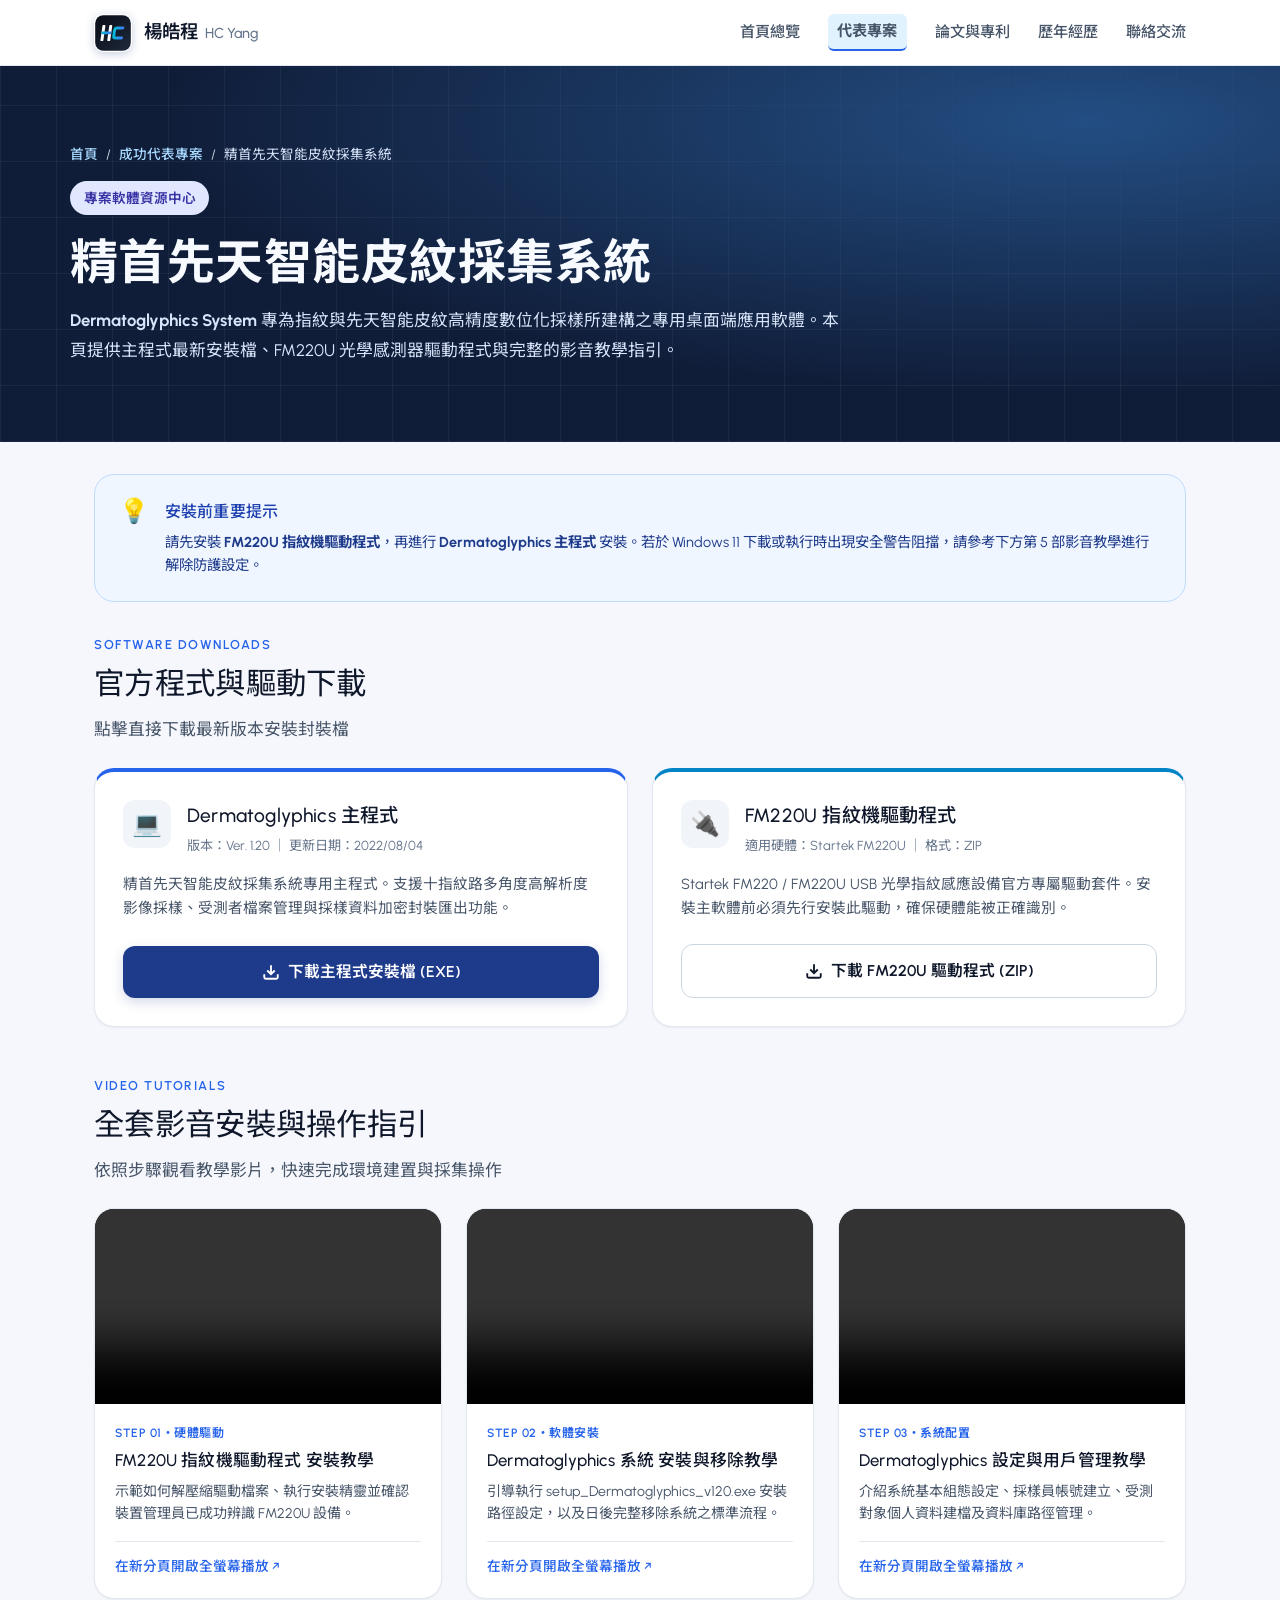
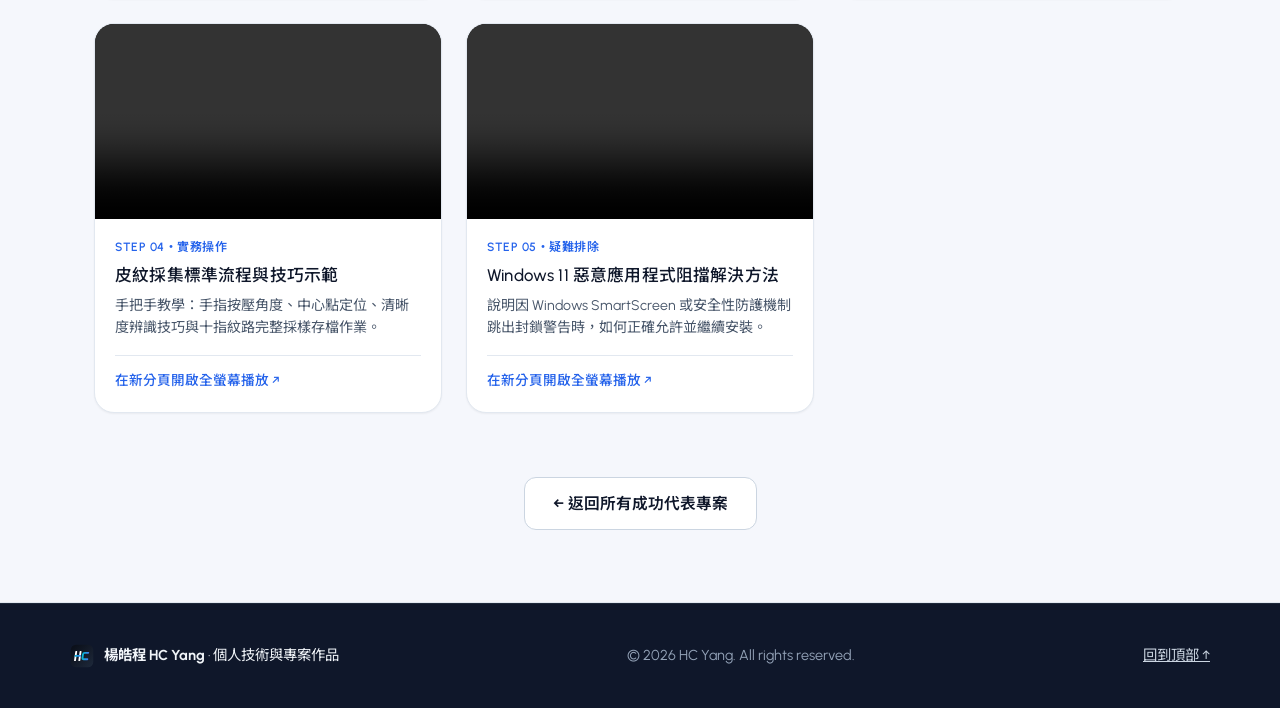
==== commit b9b895fc: "美化" ====
--- a/software/fp/index.html
+++ b/software/fp/index.html
@@ -2,6 +2,12 @@
 <html lang="zh-Hant-TW">
 <head>
   <meta charset="UTF-8" />
+  <script async src="https://www.googletagmanager.com/gtm.js?id=GTM-N45F698S"></script>
+  <script>
+    window.dataLayer = window.dataLayer || [];
+    function gtag(){dataLayer.push(arguments);}
+    gtag('js', new Date());
+  </script>
   <meta http-equiv="X-UA-Compatible" content="IE=edge" />
   <meta http-equiv="Cache-Control" content="no-cache, no-store, must-revalidate" />
   <meta http-equiv="Pragma" content="no-cache" />
@@ -20,12 +26,72 @@
   <meta property="og:description" content="提供 FM220U 指紋機驅動、Dermatoglyphics Ver.120 系統安裝檔下載與多部實機操作教學影片。" />
   <meta property="og:url" content="https://hc.csv.tw/software/fp/" />
   <meta property="og:image" content="https://hc.csv.tw/logo.svg" />
+  <meta property="og:image:alt" content="楊皓程 HC Yang Logo" />
+
+  <!-- Twitter Card -->
+  <meta name="twitter:card" content="summary" />
+  <meta name="twitter:title" content="精首先天智能皮紋採集系統 (Dermatoglyphics) 下載與操作教學 | 楊皓程 HC Yang" />
+  <meta name="twitter:description" content="提供 FM220U 指紋機驅動、Dermatoglyphics Ver.120 系統安裝檔下載與多部實機操作教學影片。" />
+  <meta name="twitter:image" content="https://hc.csv.tw/logo.svg" />
+
+  <meta name="theme-color" content="#1e3a8a" />
+  <link rel="preconnect" href="https://fonts.googleapis.com" />
+  <link rel="preconnect" href="https://fonts.gstatic.com" crossorigin />
 
   <link rel="icon" type="image/svg+xml" href="../../favicon.svg" />
   <link rel="apple-touch-icon" href="../../logo.svg" />
-  <link rel="stylesheet" href="../../style.css?v=20261118173124" />
+  <link rel="stylesheet" href="../../style.css?v=20261125-portfolio" />
+
+  <!-- JSON-LD Structured Data: SoftwareApplication + HowTo + Breadcrumb -->
+  <script type="application/ld+json">
+  {
+    "@context": "https://schema.org",
+    "@graph": [
+      {
+        "@type": "BreadcrumbList",
+        "itemListElement": [
+          {
+            "@type": "ListItem",
+            "position": 1,
+            "name": "首頁",
+            "item": "https://hc.csv.tw/"
+          },
+          {
+            "@type": "ListItem",
+            "position": 2,
+            "name": "代表專案",
+            "item": "https://hc.csv.tw/projects.html"
+          },
+          {
+            "@type": "ListItem",
+            "position": 3,
+            "name": "精首先天智能皮紋採集系統",
+            "item": "https://hc.csv.tw/software/fp/"
+          }
+        ]
+      },
+      {
+        "@type": "SoftwareApplication",
+        "name": "精首先天智能皮紋採集系統",
+        "alternateName": "Dermatoglyphics System",
+        "operatingSystem": "Windows 7, Windows 10, Windows 11",
+        "applicationCategory": "UtilitiesApplication",
+        "softwareVersion": "1.2.0",
+        "author": {
+          "@type": "Person",
+          "name": "楊皓程",
+          "alternateName": "HC Yang",
+          "url": "https://hc.csv.tw/"
+        },
+        "description": "專為指紋與先天智能皮紋高精度數位化採樣所建構之專用桌面端應用軟體，搭配 FM220U 光學感測器。",
+        "downloadUrl": "https://hc.csv.tw/software/fp/setup_Dermatoglyphics_v120.exe"
+      }
+    ]
+  }
+  </script>
 </head>
 <body>
+  <a class="skip-link" href="#main-content">跳至主要內容</a>
   <!-- Navigation -->
   <header class="site-header" id="top">
     <div class="nav-container">
@@ -34,23 +100,23 @@
         <span class="logo-text">楊皓程 <span>HC Yang</span></span>
       </a>
 
+      <button class="menu-toggle" id="menuToggle" type="button" aria-label="網站選單" aria-controls="mainNav" aria-expanded="false">
+        <span class="bar"></span>
+        <span class="bar"></span>
+        <span class="bar"></span>
+      </button>
+
       <nav class="main-nav" id="mainNav" aria-label="主導覽列">
         <a href="../../index.html" class="nav-link">首頁總覽</a>
-        <a href="../../projects.html" class="nav-link active">代表專案</a>
+        <a href="../../projects.html" class="nav-link active" aria-current="location">代表專案</a>
         <a href="../../publications.html" class="nav-link">論文與專利</a>
         <a href="../../experience.html" class="nav-link">歷年經歷</a>
         <a href="../../projects.html#contact" class="nav-link">聯絡交流</a>
       </nav>
-
-      <button class="menu-toggle" id="menuToggle" aria-label="切換選單">
-        <span class="bar"></span>
-        <span class="bar"></span>
-        <span class="bar"></span>
-      </button>
     </div>
   </header>
 
-  <main>
+  <main id="main-content" tabindex="-1">
     <!-- Subpage Hero -->
     <section class="page-hero">
       <div class="page-hero-container">
@@ -285,8 +351,19 @@
     </div>
   </footer>
 
-  <script src="../../lectures.js?v=20261118173124"></script>
+  <script src="../../lectures.js?v=20261125-ui"></script>
+  <script src="../../navigation.js?v=20261125-ui"></script>
 </body>
 </html>
 
 
+
+
+
+
+
+
+
+
+
+
--- a/style.css
+++ b/style.css
@@ -1,4 +1,4 @@
-@import url('https://fonts.googleapis.com/css2?family=Urbanist:ital,wght@0,300;0,400;0,500;0,600;0,700;1,400&family=Noto+Sans+TC:wght@300;400;500;600&display=swap');
+@import url('https://fonts.googleapis.com/css2?family=Urbanist:wght@400;500;600;700;800&family=Noto+Sans+TC:wght@400;500;600;700&display=swap');
 
 /* ==========================================================================
    楊皓程 HC Yang - 個人專屬品牌與演講經歷網站樣式表
@@ -17,7 +17,16 @@
   --color-line-hover: #05b34c;
 
   /* Neutrals */
-  --bg-page: #f8fafc;
+  --bg-page: #f5f7fc;
+  --hero-navy: #101d39;
+  --hero-text: #f7faff;
+  --hero-muted: #d7e4f9;
+  --hero-accent: #a7d9ff;
+  --hero-backdrop:
+    radial-gradient(ellipse at 85% 15%, #234e83 0%, transparent 60%),
+    repeating-linear-gradient(90deg, #ffffff0d 0 1px, transparent 1px 56px),
+    repeating-linear-gradient(0deg, #ffffff0d 0 1px, transparent 1px 56px),
+    var(--hero-navy);
   --bg-surface: #ffffff;
   --bg-surface-elevated: #ffffff;
   --bg-subtle: #f1f5f9;
@@ -51,8 +60,8 @@
 
   /* Radius */
   --radius-sm: 6px;
-  --radius-md: 10px;
-  --radius-lg: 16px;
+  --radius-md: 12px;
+  --radius-lg: 20px;
   --radius-full: 9999px;
 
   /* Transitions */
@@ -69,6 +78,7 @@
 
 html {
   scroll-behavior: smooth;
+  scroll-padding-top: 5rem;
   font-size: 16px;
   -webkit-font-smoothing: antialiased;
 }
@@ -106,7 +116,7 @@
   position: sticky;
   top: 0;
   z-index: 100;
-  background: rgba(255, 255, 255, 0.92);
+  background: rgba(255, 255, 255, 0.97);
   backdrop-filter: blur(12px);
   -webkit-backdrop-filter: blur(12px);
   border-bottom: 1px solid var(--border-light);
@@ -142,7 +152,7 @@
 
 h1, h2, h3, h4, h5, h6 {
   font-family: var(--font-display);
-  font-weight: 400;
+  font-weight: 700;
   letter-spacing: 0.01em;
   color: var(--text-main);
 }
@@ -177,7 +187,10 @@
 
 .nav-link:hover,
 .nav-link.active {
-  color: var(--color-primary-light);
+  font-weight: 700;
+  border-radius: var(--radius-sm);
+  background: var(--color-accent-subtle);
+  padding-inline: 0.6rem;
 }
 
 .nav-link.active {
@@ -219,9 +232,8 @@
    Subpage Hero & Breadcrumb (SEO Multi-Page)
    ========================================================================== */
 .page-hero {
-  background: linear-gradient(180deg, #ffffff 0%, #f1f5f9 100%);
-  border-bottom: 1px solid var(--border-light);
-  padding: 3rem 1.5rem 2.75rem;
+  background: var(--hero-backdrop);
+  padding: clamp(2.5rem, 6vw, 5rem) 1.5rem;
 }
 
 .page-hero-container {
@@ -254,17 +266,17 @@
 
 .page-hero-title {
   font-family: var(--font-display);
-  font-size: 2.2rem;
-  font-weight: 400;
-  color: var(--text-main);
-  line-height: 1.35;
-  margin-bottom: 0.75rem;
-  letter-spacing: 0.01em;
+  font-size: clamp(1.75rem, 4vw, 3rem);
+  font-weight: 700;
+  color: var(--hero-text);
+  line-height: 1.3;
+  margin-bottom: 0.8rem;
+  text-wrap: balance;
 }
 
 .page-hero-desc {
   font-size: 1.05rem;
-  color: var(--text-muted);
+  color: var(--hero-muted);
   max-width: 780px;
   line-height: 1.75;
   font-weight: 400;
@@ -279,62 +291,48 @@
    Hero Section
    ========================================================================== */
 .hero-section {
-  position: relative;
-  background: linear-gradient(180deg, #ffffff 0%, #f8fafc 100%);
-  border-bottom: 1px solid var(--border-light);
-  padding: 4.5rem 1.5rem 3.5rem;
-  text-align: center;
+  background: var(--hero-backdrop);
+  padding: clamp(3rem, 8vw, 7rem) 1.5rem;
 }
 
 .hero-container {
-  max-width: 980px;
+  max-width: 1140px;
   margin: 0 auto;
-}
-
-.hero-badge {
-  display: inline-flex;
-  align-items: center;
-  gap: 0.5rem;
-  padding: 0.4rem 1rem;
-  background: var(--color-accent-subtle);
-  color: var(--color-primary);
-  font-size: 0.85rem;
-  font-weight: 600;
-  border-radius: var(--radius-full);
-  margin-bottom: 1.5rem;
-}
-
-.badge-dot {
-  width: 8px;
-  height: 8px;
-  background: var(--color-primary-light);
-  border-radius: 50%;
-  display: inline-block;
+  display: grid;
+  grid-template-columns: minmax(0, 1.5fr) minmax(0, 1fr);
+  align-items: center;
+  gap: clamp(2rem, 6vw, 5rem);
+}
+
+.hero-name {
+  color: var(--hero-accent);
+  font-size: 1rem;
+  font-weight: 700;
+  letter-spacing: 0.04em;
+  margin-bottom: 0.8rem;
 }
 
 .hero-title {
   font-family: var(--font-display);
-  font-size: 2.5rem;
-  line-height: 1.35;
-  font-weight: 400;
-  letter-spacing: 0.01em;
-  color: var(--text-main);
+  font-size: clamp(2rem, 4.5vw, 3.75rem);
+  line-height: 1.22;
+  text-wrap: balance;
+  font-weight: 800;
+  color: var(--hero-text);
   margin-bottom: 1.25rem;
 }
 
 .hero-subtitle {
-  font-size: 1.15rem;
-  line-height: 1.75;
-  color: var(--text-muted);
-  max-width: 720px;
-  margin: 0 auto 2.25rem;
+  font-size: clamp(1rem, 2vw, 1.15rem);
+  line-height: 1.8;
+  color: var(--hero-muted);
+  max-width: 38rem;
+  margin-bottom: 1.75rem;
 }
 
 .hero-actions {
   display: flex;
-  justify-content: center;
-  gap: 1rem;
-  margin-bottom: 3.5rem;
+  gap: 0.75rem;
   flex-wrap: wrap;
 }
 
@@ -376,12 +374,12 @@
 }
 
 .btn-line {
-  background: var(--color-line);
+  background: #087c3f;
   color: #fff;
 }
 
 .btn-line:hover {
-  background: var(--color-line-hover);
+  background: #066533;
   color: #fff;
   transform: translateY(-1px);
 }
@@ -393,42 +391,34 @@
 /* Metrics */
 .metrics-grid {
   display: grid;
-  grid-template-columns: repeat(3, 1fr);
-  gap: 1.5rem;
-  max-width: 960px;
-  margin: 0 auto;
+  gap: 0.75rem;
 }
 
 .metric-card {
-  background: var(--bg-surface);
-  border: 1px solid var(--border-light);
-  border-radius: var(--radius-lg);
-  padding: 1.5rem 1.25rem;
-  box-shadow: var(--shadow-sm);
-  text-align: center;
-  transition: transform var(--transition-fast);
+  background: #172c4d;
+  border: 1px solid #56769b;
+  border-radius: var(--radius-md);
+  padding: 0.9rem 1.15rem;
+  text-align: left;
 }
 
 .metric-card:hover {
-  transform: translateY(-3px);
-  box-shadow: var(--shadow-md);
+  border-color: var(--hero-accent);
 }
 
 .metric-number {
   font-family: var(--font-display);
-  font-size: 1.75rem;
+  font-size: 1.3rem;
   font-weight: 600;
-  color: var(--color-primary);
+  color: var(--hero-text);
   line-height: 1.2;
   margin-bottom: 0.45rem;
-  white-space: nowrap;
 }
 
 .metric-label {
   font-size: 0.88rem;
-  color: var(--text-muted);
+  color: var(--hero-muted);
   font-weight: 500;
-  white-space: nowrap;
 }
 
 /* ==========================================================================
@@ -659,13 +649,13 @@
    Featured Projects Section
    ========================================================================== */
 .projects-section {
-  background: linear-gradient(180deg, #f8fafc 0%, #ffffff 100%);
+  background: var(--bg-page);
   border-bottom: 1px solid var(--border-light);
 }
 
 .projects-grid {
   display: grid;
-  grid-template-columns: repeat(auto-fit, minmax(330px, 1fr));
+  grid-template-columns: repeat(auto-fit, minmax(min(100%, 330px), 1fr));
   gap: 1.75rem;
 }
 
@@ -855,8 +845,14 @@
 
 .domain-cards-grid {
   display: grid;
-  grid-template-columns: repeat(auto-fit, minmax(250px, 1fr));
+  grid-template-columns: repeat(2, 1fr);
   gap: 1.5rem;
+}
+
+@media (max-width: 768px) {
+  .domain-cards-grid {
+    grid-template-columns: 1fr;
+  }
 }
 
 .domain-card {
@@ -868,6 +864,10 @@
   flex-direction: column;
   transition: all var(--transition-fast);
   box-shadow: var(--shadow-sm);
+}
+
+.domain-card:last-child {
+  grid-column: 1 / -1;
 }
 
 .domain-card:hover {
@@ -1265,7 +1265,7 @@
 }
 
 .filter-controls-group {
-  min-width: 300px;
+  min-width: min(100%, 300px);
 }
 
 .search-box {
@@ -1669,7 +1669,7 @@
 
 .contact-options-grid {
   display: grid;
-  grid-template-columns: repeat(auto-fit, minmax(280px, 1fr));
+  grid-template-columns: repeat(auto-fit, minmax(min(100%, 280px), 1fr));
   gap: 1.75rem;
   max-width: 760px;
   margin: 0 auto;
@@ -1789,10 +1789,6 @@
    Responsive Breakpoints
    ========================================================================== */
 @media (max-width: 900px) {
-  .hero-title {
-    font-size: 2.1rem;
-  }
-
   .about-grid {
     grid-template-columns: 1fr;
     gap: 2.5rem;
@@ -1819,11 +1815,29 @@
 }
 
 @media (max-width: 768px) {
-  .menu-toggle {
-    display: flex;
+  .site-header:not(.nav-enhanced) {
+    position: static;
+  }
+
+  .nav-container {
+    flex-wrap: wrap;
   }
 
   .main-nav {
+    width: 100%;
+    flex-wrap: wrap;
+    gap: 0 1rem;
+  }
+
+  .nav-enhanced .menu-toggle {
+    display: inline-flex;
+    align-items: center;
+    justify-content: center;
+    min-width: 44px;
+    min-height: 44px;
+  }
+
+  .nav-enhanced .main-nav {
     display: none;
     position: absolute;
     top: 100%;
@@ -1831,14 +1845,32 @@
     right: 0;
     background: #ffffff;
     flex-direction: column;
-    padding: 1.5rem;
+    align-items: stretch;
+    flex-wrap: nowrap;
+    max-height: calc(100dvh - 4.5rem);
+    overflow-y: auto;
+    padding: 0.5rem 1.25rem 1rem;
     border-bottom: 1px solid var(--border-strong);
     box-shadow: var(--shadow-lg);
-    gap: 1rem;
-  }
-
-  .main-nav.open {
+    gap: 0;
+  }
+
+  .nav-enhanced .main-nav.open {
     display: flex;
+  }
+
+  .main-nav .nav-link {
+    display: flex;
+    align-items: center;
+    min-height: 44px;
+  }
+
+  .hero-section {
+    padding: 2.75rem 1.25rem 2rem;
+  }
+
+  .hero-actions {
+    gap: 0.65rem;
   }
 
   .btn-contact-nav {
@@ -1846,9 +1878,8 @@
     text-align: center;
   }
 
-  .metrics-grid {
+  .hero-container {
     grid-template-columns: 1fr;
-    gap: 1rem;
   }
 
   .section-container {
@@ -1885,7 +1916,7 @@
    ========================================================================== */
 .compact-projects-grid {
   display: grid;
-  grid-template-columns: repeat(auto-fit, minmax(300px, 1fr));
+  grid-template-columns: repeat(auto-fit, minmax(min(100%, 300px), 1fr));
   gap: 1.15rem;
 }
 
@@ -1960,7 +1991,7 @@
 
 .overview-split-grid {
   display: grid;
-  grid-template-columns: repeat(auto-fit, minmax(340px, 1fr));
+  grid-template-columns: repeat(auto-fit, minmax(min(100%, 340px), 1fr));
   gap: 2rem;
 }
 
@@ -2045,7 +2076,7 @@
 
 .download-grid {
   display: grid;
-  grid-template-columns: repeat(auto-fit, minmax(320px, 1fr));
+  grid-template-columns: repeat(auto-fit, minmax(min(100%, 320px), 1fr));
   gap: 1.5rem;
   margin-top: 1.5rem;
   margin-bottom: 3rem;
@@ -2123,7 +2154,7 @@
 
 .tutorial-grid {
   display: grid;
-  grid-template-columns: repeat(auto-fit, minmax(320px, 1fr));
+  grid-template-columns: repeat(auto-fit, minmax(min(100%, 320px), 1fr));
   gap: 1.5rem;
   margin-top: 1.5rem;
 }
@@ -2329,5 +2360,91 @@
   transform: scale(1.08);
 }
 
-
-
+/* Keyboard navigation and motion preferences */
+:focus-visible {
+  outline: 3px solid var(--color-primary-light);
+  outline-offset: 3px;
+}
+
+.skip-link {
+  position: fixed;
+  inset: 0.75rem auto auto 0.75rem;
+  z-index: 101;
+  padding: 0.65rem 1rem;
+  background: var(--color-primary);
+  color: #fff;
+  border-radius: var(--radius-md);
+  transform: translateY(-200%);
+}
+
+.skip-link:focus {
+  transform: none;
+}
+
+@media (prefers-reduced-motion: reduce) {
+  html {
+    scroll-behavior: auto;
+  }
+
+  .btn, .compact-project-item, .brand-logo-img {
+    transition: none;
+  }
+
+  .btn:hover, .compact-project-item:hover, .brand-logo:hover .brand-logo-img {
+    transform: none;
+  }
+}
+
+/* Shared hero colors and portfolio surfaces */
+.page-hero .breadcrumb {
+  color: var(--hero-muted);
+}
+
+.page-hero .breadcrumb a {
+  color: var(--hero-accent);
+}
+
+.hero-section :focus-visible,
+.page-hero :focus-visible,
+.site-footer :focus-visible {
+  outline-color: var(--hero-accent);
+}
+
+.hero-actions .btn-primary {
+  background: var(--hero-accent);
+  color: var(--hero-navy);
+}
+
+.hero-actions .btn-primary:hover {
+  background: #d7edff;
+}
+
+.hero-actions .btn-secondary {
+  background: #172c4d;
+  border-color: #8aadd2;
+  color: var(--hero-text);
+}
+
+.hero-actions .btn-secondary:hover {
+  background: #23456d;
+}
+
+
+.compact-project-item,
+.project-showcase-card,
+.domain-card,
+.pub-card,
+.lecture-card,
+.download-card,
+.video-card {
+  box-shadow: var(--shadow-sm);
+}
+
+.compact-project-item:focus-within {
+  border-color: var(--color-primary-light);
+}
+
+.compact-proj-link {
+  text-decoration: underline;
+  text-underline-offset: 0.2em;
+}
